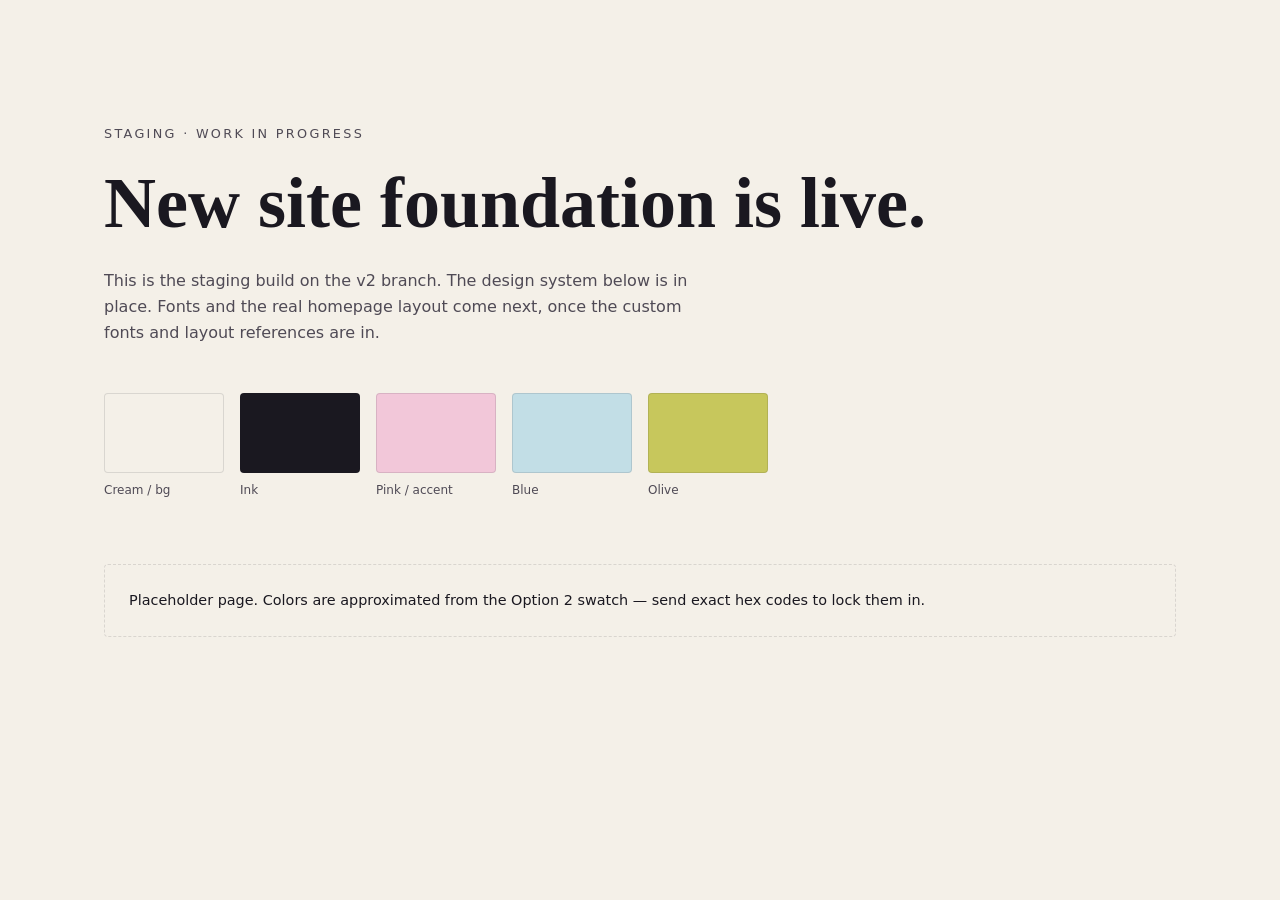
==== index.html @ 29ab0fcc "v2 staging: design-token foundation + homepage shell Start the new standalone site on the isolated v" ====
<!DOCTYPE html>
<html lang="en">
<head>
  <meta charset="UTF-8">
  <meta name="viewport" content="width=device-width, initial-scale=1.0">
  <title>Priscilla Zaehringer — new site (staging)</title>
  <meta name="robots" content="noindex">
  <link rel="stylesheet" href="/assets/css/tokens.css">
  <style>
    * { margin: 0; padding: 0; box-sizing: border-box; }
    body { background: var(--bg); color: var(--text); font-family: var(--font-body); line-height: var(--lh-body); }
    .wrap { max-width: var(--container); margin: 0 auto; padding: var(--section-y) var(--s-3); }
    .tag { font-size: 0.8rem; letter-spacing: 0.18em; text-transform: uppercase; color: var(--text-muted); }
    h1 { font-family: var(--font-display); font-size: var(--h1); line-height: var(--lh-tight); margin: var(--s-2) 0 var(--s-3); }
    p { font-size: var(--body); color: var(--text-muted); max-width: 60ch; }
    .swatches { display: flex; flex-wrap: wrap; gap: var(--s-2); margin-top: var(--s-5); }
    .sw { width: 120px; }
    .sw__chip { height: 80px; border-radius: var(--radius); border: 1px solid var(--line); }
    .sw__name { font-size: 0.75rem; margin-top: var(--s-1); color: var(--text-muted); }
    .note { margin-top: var(--s-6); padding: var(--s-3); border: 1px dashed var(--line); border-radius: var(--radius); font-size: 0.9rem; }
  </style>
</head>
<body>
  <main class="wrap">
    <span class="tag">Staging · work in progress</span>
    <h1>New site foundation is live.</h1>
    <p>This is the staging build on the v2 branch. The design system below is in place. Fonts and the real homepage layout come next, once the custom fonts and layout references are in.</p>

    <div class="swatches">
      <div class="sw"><div class="sw__chip" style="background:var(--c-cream)"></div><div class="sw__name">Cream / bg</div></div>
      <div class="sw"><div class="sw__chip" style="background:var(--c-ink)"></div><div class="sw__name">Ink</div></div>
      <div class="sw"><div class="sw__chip" style="background:var(--c-pink)"></div><div class="sw__name">Pink / accent</div></div>
      <div class="sw"><div class="sw__chip" style="background:var(--c-blue)"></div><div class="sw__name">Blue</div></div>
      <div class="sw"><div class="sw__chip" style="background:var(--c-olive)"></div><div class="sw__name">Olive</div></div>
    </div>

    <div class="note">Placeholder page. Colors are approximated from the Option 2 swatch — send exact hex codes to lock them in.</div>
  </main>
</body>
</html>
---- assets/css/tokens.css ----
/* ==================================================================
   DESIGN TOKENS — new site (v2)
   The single source of truth for color, type, spacing, and shape.
   Change the brand here and it propagates everywhere.

   NOTE: hex values for Palette Option 2 are approximated from the
   swatch image — replace with exact codes when you have them.
   ================================================================== */

:root {
  /* ---- Color: Palette Option 2 ---------------------------------- */
  /* neutrals (base + anchors) */
  --c-cream:      #F4F0E8;  /* warm off-white — page background */
  --c-cream-soft: #FAF8F3;  /* lighter neutral — alt sections */
  --c-ink:        #1A1820;  /* near-black — text, dark sections, primary buttons */
  --c-ink-soft:   #4F4A55;  /* muted body text */

  /* accents (pastels — used sparingly) */
  --c-pink:       #F2C7D9;  /* signature accent / soft section bg / highlight */
  --c-blue:       #C2DEE6;  /* secondary accent */
  --c-olive:      #C7C75C;  /* tertiary accent — use the least */

  /* ---- Semantic roles (reference these in components) ----------- */
  --bg:            var(--c-cream);
  --bg-alt:        var(--c-cream-soft);
  --bg-feature:    var(--c-ink);     /* dark feature sections */
  --text:          var(--c-ink);
  --text-muted:    var(--c-ink-soft);
  --text-on-dark:  var(--c-cream);
  --action:        var(--c-ink);     /* ONE primary action color (editorial) */
  --action-text:   var(--c-cream);
  --accent:        var(--c-pink);    /* the signature highlight */
  --line:          rgba(26,24,32,0.12);

  /* ---- Type ----------------------------------------------------- */
  /* Custom fonts get wired in here once provided + self-hosted. */
  --font-display: 'Times New Roman', serif;   /* PLACEHOLDER — replace */
  --font-body:    system-ui, sans-serif;      /* PLACEHOLDER — replace */
  --font-script:  cursive;                    /* PLACEHOLDER — replace */

  --h1: clamp(2.6rem, 6vw, 4.5rem);
  --h2: clamp(2rem, 4vw, 3rem);
  --h3: clamp(1.4rem, 2.5vw, 1.75rem);
  --body: clamp(1rem, 1.2vw, 1.125rem);
  --lh-tight: 1.15;
  --lh-body: 1.6;

  /* ---- Spacing (8px baseline grid) ------------------------------ */
  --s-1: 8px;   --s-2: 16px;  --s-3: 24px;  --s-4: 32px;
  --s-5: 48px;  --s-6: 64px;  --s-7: 96px;  --s-8: 120px;
  --section-y: clamp(var(--s-6), 10vw, var(--s-8));
  --container: 1120px;

  /* ---- Shape & depth (pick one, use everywhere) ----------------- */
  --radius: 4px;                 /* editorial = small/sharp */
  --shadow: 0 18px 50px rgba(26,24,32,0.12);
}
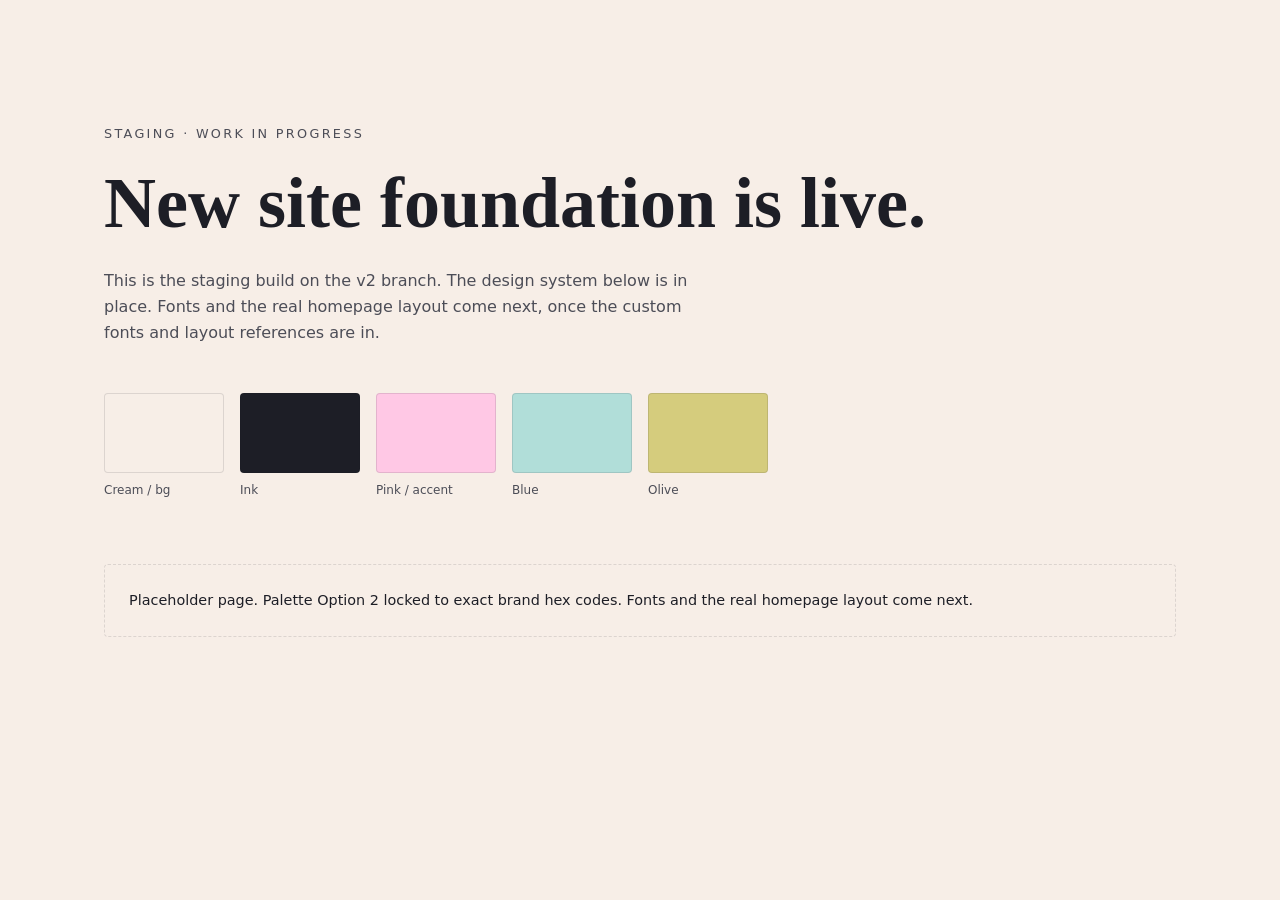
==== commit 97c03931: "v2 staging: lock Palette Option 2 to exact brand hex codes Replace approximated colors with the real" ====
--- a/index.html
+++ b/index.html
@@ -34,7 +34,7 @@
       <div class="sw"><div class="sw__chip" style="background:var(--c-olive)"></div><div class="sw__name">Olive</div></div>
     </div>
 
-    <div class="note">Placeholder page. Colors are approximated from the Option 2 swatch — send exact hex codes to lock them in.</div>
+    <div class="note">Placeholder page. Palette Option 2 locked to exact brand hex codes. Fonts and the real homepage layout come next.</div>
   </main>
 </body>
 </html>
--- a/assets/css/tokens.css
+++ b/assets/css/tokens.css
@@ -3,22 +3,21 @@
    The single source of truth for color, type, spacing, and shape.
    Change the brand here and it propagates everywhere.
 
-   NOTE: hex values for Palette Option 2 are approximated from the
-   swatch image — replace with exact codes when you have them.
+   Palette Option 2 — exact brand hex codes.
    ================================================================== */
 
 :root {
   /* ---- Color: Palette Option 2 ---------------------------------- */
   /* neutrals (base + anchors) */
-  --c-cream:      #F4F0E8;  /* warm off-white — page background */
-  --c-cream-soft: #FAF8F3;  /* lighter neutral — alt sections */
-  --c-ink:        #1A1820;  /* near-black — text, dark sections, primary buttons */
-  --c-ink-soft:   #4F4A55;  /* muted body text */
+  --c-cream:      #F7EEE7;  /* warm off-white — page background */
+  --c-cream-soft: #FBF6F1;  /* lighter neutral — alt sections */
+  --c-ink:        #1D1E26;  /* near-black — text, dark sections, primary buttons */
+  --c-ink-soft:   #4C4D57;  /* muted body text */
 
   /* accents (pastels — used sparingly) */
-  --c-pink:       #F2C7D9;  /* signature accent / soft section bg / highlight */
-  --c-blue:       #C2DEE6;  /* secondary accent */
-  --c-olive:      #C7C75C;  /* tertiary accent — use the least */
+  --c-pink:       #FFC8E5;  /* signature accent / soft section bg / highlight */
+  --c-blue:       #B1DED9;  /* secondary accent (mint) */
+  --c-olive:      #D5CC7D;  /* tertiary accent — use the least */
 
   /* ---- Semantic roles (reference these in components) ----------- */
   --bg:            var(--c-cream);
@@ -30,7 +29,7 @@
   --action:        var(--c-ink);     /* ONE primary action color (editorial) */
   --action-text:   var(--c-cream);
   --accent:        var(--c-pink);    /* the signature highlight */
-  --line:          rgba(26,24,32,0.12);
+  --line:          rgba(29,30,38,0.12);
 
   /* ---- Type ----------------------------------------------------- */
   /* Custom fonts get wired in here once provided + self-hosted. */
@@ -53,5 +52,5 @@
 
   /* ---- Shape & depth (pick one, use everywhere) ----------------- */
   --radius: 4px;                 /* editorial = small/sharp */
-  --shadow: 0 18px 50px rgba(26,24,32,0.12);
+  --shadow: 0 18px 50px rgba(29,30,38,0.12);
 }
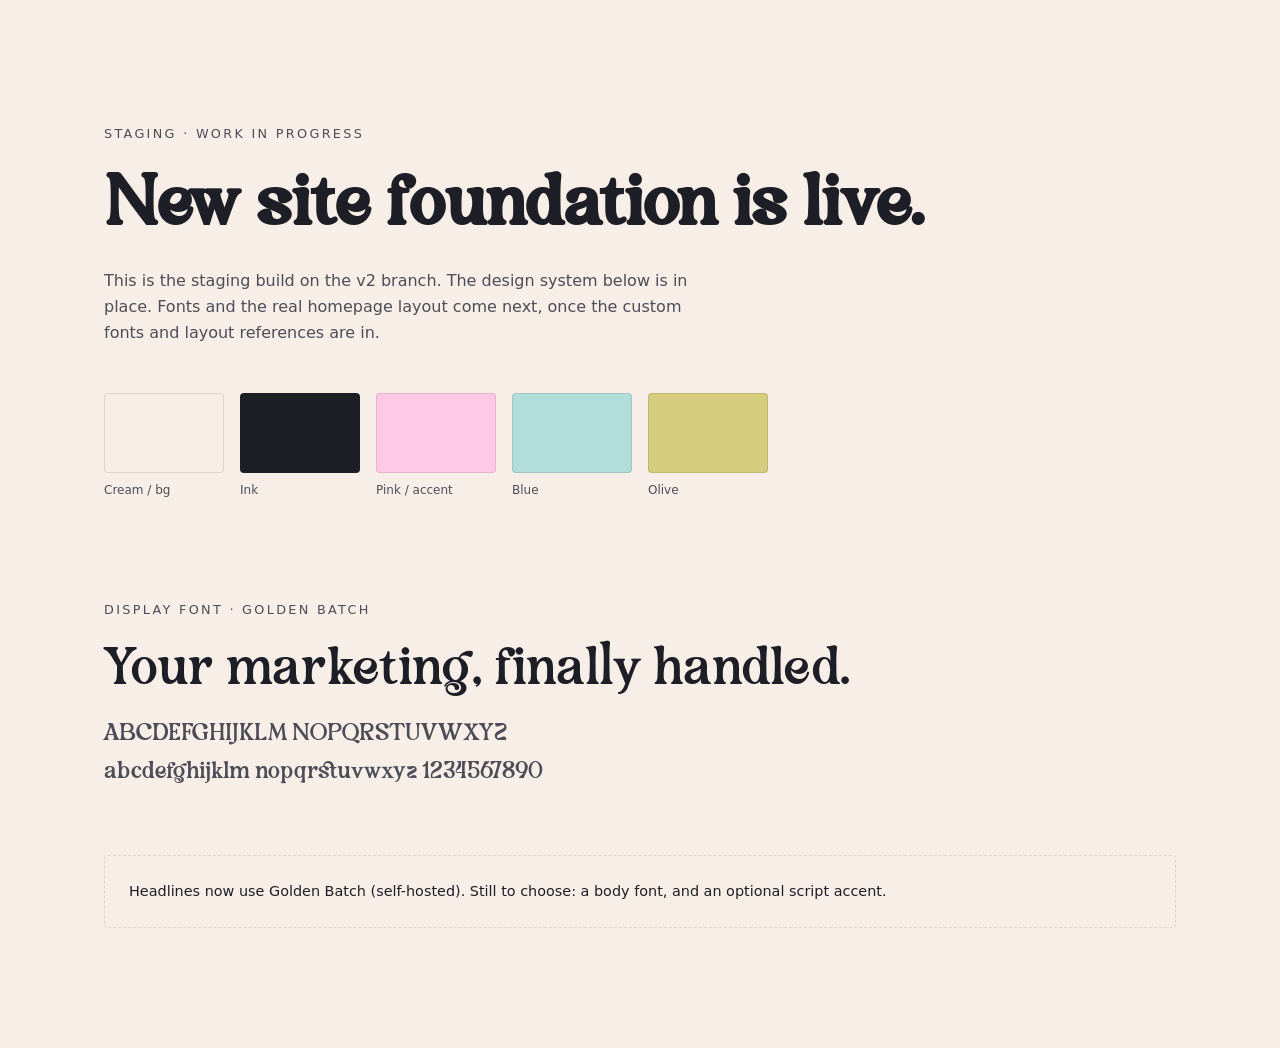
==== commit 443543f6: "v2 staging: add self-hosted Golden Batch serif as display font Convert the uploaded Golden Batch TTF" ====
--- a/index.html
+++ b/index.html
@@ -34,7 +34,17 @@
       <div class="sw"><div class="sw__chip" style="background:var(--c-olive)"></div><div class="sw__name">Olive</div></div>
     </div>
 
-    <div class="note">Placeholder page. Palette Option 2 locked to exact brand hex codes. Fonts and the real homepage layout come next.</div>
+    <section style="margin-top:var(--s-7)">
+      <span class="tag">Display font · Golden Batch</span>
+      <p style="font-family:var(--font-display); font-size:clamp(2rem,5vw,3.4rem); line-height:1.1; color:var(--text); max-width:none; margin-top:var(--s-2)">
+        Your marketing, finally handled.
+      </p>
+      <p style="font-family:var(--font-display); font-size:1.5rem; color:var(--text-muted); margin-top:var(--s-2)">
+        ABCDEFGHIJKLM NOPQRSTUVWXYZ<br>abcdefghijklm nopqrstuvwxyz 1234567890
+      </p>
+    </section>
+
+    <div class="note">Headlines now use Golden Batch (self-hosted). Still to choose: a body font, and an optional script accent.</div>
   </main>
 </body>
 </html>
--- a/assets/css/tokens.css
+++ b/assets/css/tokens.css
@@ -5,6 +5,16 @@
 
    Palette Option 2 — exact brand hex codes.
    ================================================================== */
+
+/* ---- Self-hosted fonts ------------------------------------------ */
+@font-face {
+  font-family: 'Golden Batch';
+  src: url('/assets/fonts/golden-batch.woff2') format('woff2'),
+       url('/assets/fonts/golden-batch.woff') format('woff');
+  font-weight: 400;
+  font-style: normal;
+  font-display: swap;
+}
 
 :root {
   /* ---- Color: Palette Option 2 ---------------------------------- */
@@ -33,9 +43,9 @@
 
   /* ---- Type ----------------------------------------------------- */
   /* Custom fonts get wired in here once provided + self-hosted. */
-  --font-display: 'Times New Roman', serif;   /* PLACEHOLDER — replace */
-  --font-body:    system-ui, sans-serif;      /* PLACEHOLDER — replace */
-  --font-script:  cursive;                    /* PLACEHOLDER — replace */
+  --font-display: 'Golden Batch', Georgia, serif;  /* elegant serif — headlines */
+  --font-body:    system-ui, sans-serif;           /* PLACEHOLDER — needs a body font */
+  --font-script:  cursive;                          /* PLACEHOLDER — optional accent */
 
   --h1: clamp(2.6rem, 6vw, 4.5rem);
   --h2: clamp(2rem, 4vw, 3rem);
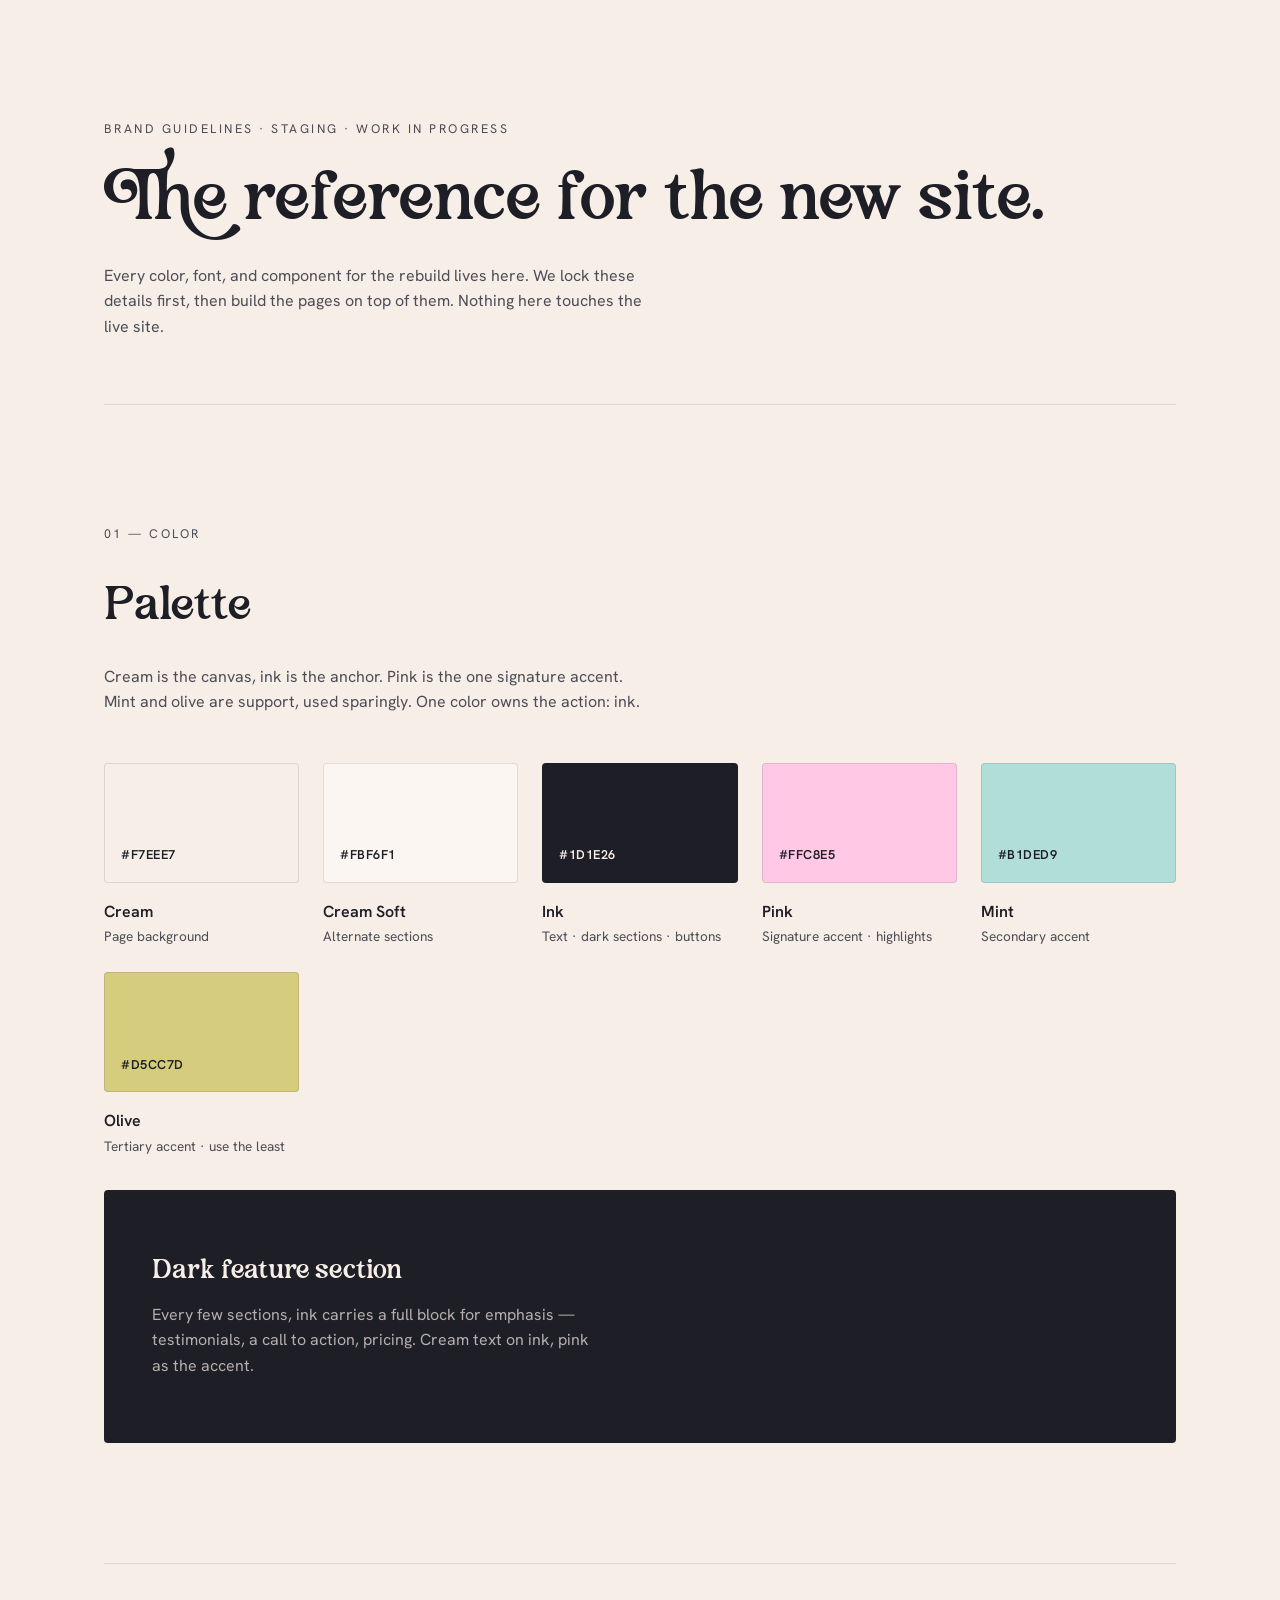
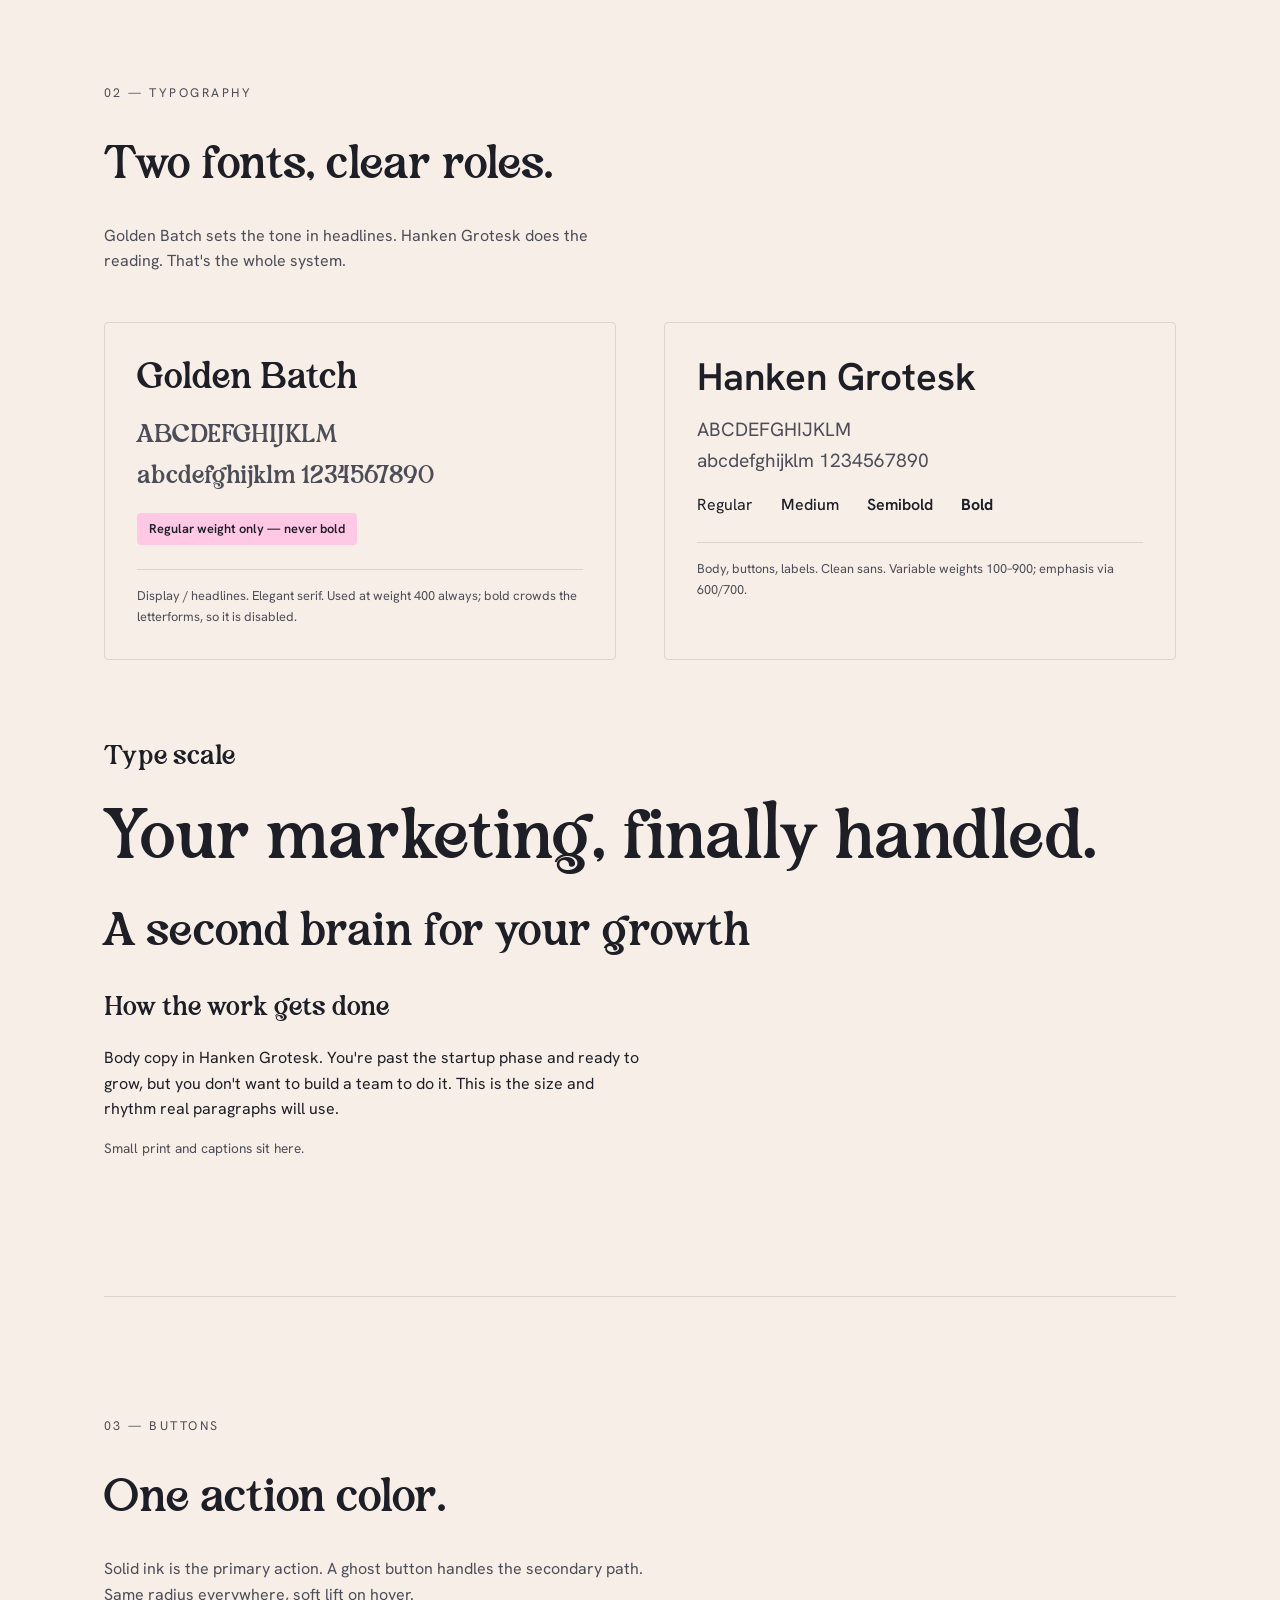
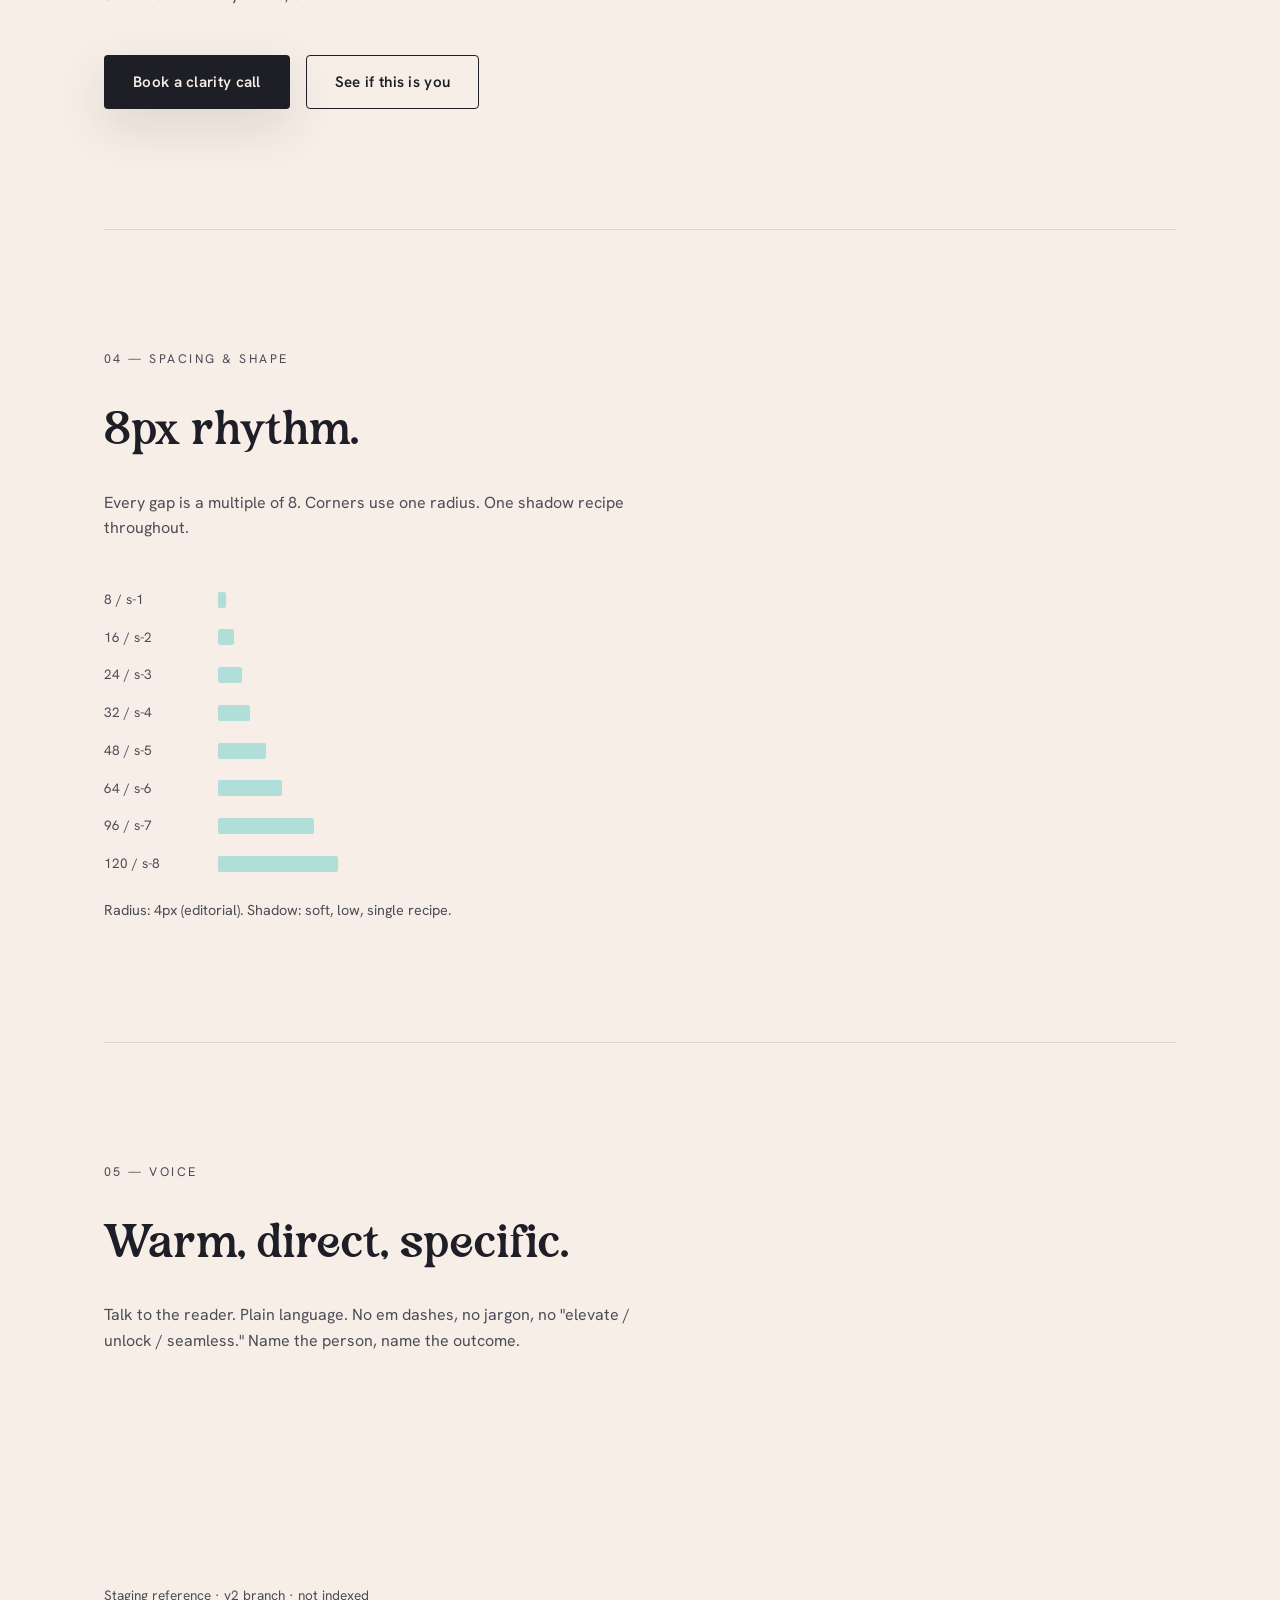
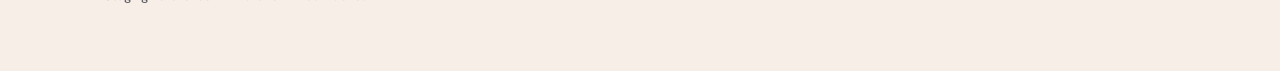
==== commit 2d1f40e2: "v2 staging: self-host Hanken Grotesk + build brand guidelines page Add Hanken Grotesk (variable woff" ====
--- a/index.html
+++ b/index.html
@@ -3,48 +3,189 @@
 <head>
   <meta charset="UTF-8">
   <meta name="viewport" content="width=device-width, initial-scale=1.0">
-  <title>Priscilla Zaehringer — new site (staging)</title>
+  <title>Brand Guidelines — Priscilla Zaehringer (staging)</title>
   <meta name="robots" content="noindex">
   <link rel="stylesheet" href="/assets/css/tokens.css">
   <style>
-    * { margin: 0; padding: 0; box-sizing: border-box; }
-    body { background: var(--bg); color: var(--text); font-family: var(--font-body); line-height: var(--lh-body); }
-    .wrap { max-width: var(--container); margin: 0 auto; padding: var(--section-y) var(--s-3); }
-    .tag { font-size: 0.8rem; letter-spacing: 0.18em; text-transform: uppercase; color: var(--text-muted); }
-    h1 { font-family: var(--font-display); font-size: var(--h1); line-height: var(--lh-tight); margin: var(--s-2) 0 var(--s-3); }
-    p { font-size: var(--body); color: var(--text-muted); max-width: 60ch; }
-    .swatches { display: flex; flex-wrap: wrap; gap: var(--s-2); margin-top: var(--s-5); }
-    .sw { width: 120px; }
-    .sw__chip { height: 80px; border-radius: var(--radius); border: 1px solid var(--line); }
-    .sw__name { font-size: 0.75rem; margin-top: var(--s-1); color: var(--text-muted); }
-    .note { margin-top: var(--s-6); padding: var(--s-3); border: 1px dashed var(--line); border-radius: var(--radius); font-size: 0.9rem; }
+    *, *::before, *::after { margin: 0; padding: 0; box-sizing: border-box; }
+    /* Golden Batch is regular-only: never let the browser fake a bold/italic */
+    html { font-synthesis: none; }
+    body { background: var(--bg); color: var(--text); font-family: var(--font-body); line-height: var(--lh-body); -webkit-font-smoothing: antialiased; }
+
+    .wrap { max-width: var(--container); margin: 0 auto; padding: 0 var(--s-3); }
+    h1, h2, h3 { font-family: var(--font-display); font-weight: 400; line-height: var(--lh-tight); }
+
+    /* page header */
+    .masthead { padding: var(--s-8) 0 var(--s-6); border-bottom: 1px solid var(--line); }
+    .masthead .eyebrow { font-size: 0.78rem; letter-spacing: 0.2em; text-transform: uppercase; color: var(--text-muted); }
+    .masthead h1 { font-size: var(--h1); margin: var(--s-2) 0 var(--s-3); }
+    .masthead p { font-size: var(--body); color: var(--text-muted); max-width: 60ch; }
+
+    /* section scaffolding */
+    section { padding: var(--section-y) 0; border-bottom: 1px solid var(--line); }
+    .sec-label { font-size: 0.78rem; letter-spacing: 0.2em; text-transform: uppercase; color: var(--text-muted); margin-bottom: var(--s-4); }
+    h2 { font-size: var(--h2); margin-bottom: var(--s-4); }
+    h3 { font-size: var(--h3); margin-bottom: var(--s-2); }
+    .lead { font-size: var(--body); color: var(--text-muted); max-width: 60ch; margin-bottom: var(--s-5); }
+
+    /* color swatches */
+    .swatches { display: grid; grid-template-columns: repeat(auto-fill, minmax(180px, 1fr)); gap: var(--s-3); }
+    .sw__chip { height: 120px; border-radius: var(--radius); border: 1px solid var(--line); display: flex; align-items: flex-end; padding: var(--s-2); }
+    .sw__hex { font-size: 0.8rem; font-weight: 600; letter-spacing: 0.04em; }
+    .sw__name { font-weight: 600; margin-top: var(--s-2); }
+    .sw__use { font-size: 0.85rem; color: var(--text-muted); margin-top: 2px; }
+
+    /* type specimens */
+    .specimen { border: 1px solid var(--line); border-radius: var(--radius); padding: var(--s-4); margin-bottom: var(--s-4); }
+    .specimen__meta { font-size: 0.8rem; color: var(--text-muted); margin-top: var(--s-3); padding-top: var(--s-2); border-top: 1px solid var(--line); }
+    .scale > * { margin-bottom: var(--s-2); }
+    .alphabet { font-family: var(--font-display); font-size: 1.6rem; color: var(--text-muted); }
+    .rule-note { display: inline-block; background: var(--c-pink); color: var(--ink); font-family: var(--font-body); font-weight: 600; font-size: 0.8rem; padding: 6px 12px; border-radius: var(--radius); margin-top: var(--s-2); }
+    .weights span { margin-right: var(--s-3); }
+
+    /* buttons */
+    .btn { display: inline-flex; align-items: center; gap: 8px; font-family: var(--font-body); font-weight: 600; font-size: 0.95rem; letter-spacing: 0.02em; padding: 14px 28px; border-radius: var(--radius); border: 1.5px solid transparent; cursor: pointer; text-decoration: none; transition: transform 0.2s ease, background 0.2s ease; }
+    .btn--primary { background: var(--action); color: var(--action-text); box-shadow: var(--shadow); }
+    .btn--primary:hover { transform: translateY(-2px); }
+    .btn--ghost { background: transparent; border-color: var(--ink); color: var(--ink); }
+    .btn--ghost:hover { background: var(--ink); color: var(--action-text); }
+    .btn-row { display: flex; gap: var(--s-2); flex-wrap: wrap; align-items: center; }
+
+    /* spacing scale */
+    .space-row { display: flex; align-items: center; gap: var(--s-3); margin-bottom: var(--s-2); }
+    .space-bar { height: 16px; background: var(--c-mint, var(--c-blue)); border-radius: 2px; }
+    .space-label { font-size: 0.85rem; color: var(--text-muted); width: 90px; }
+
+    /* dark feature demo */
+    .feature { background: var(--bg-feature); color: var(--text-on-dark); border-radius: var(--radius); padding: var(--s-6) var(--s-5); margin-top: var(--s-4); }
+    .feature h3 { color: var(--text-on-dark); }
+    .feature p { color: rgba(247,238,231,0.7); max-width: 50ch; margin-top: var(--s-2); }
+
+    .grid-2 { display: grid; grid-template-columns: 1fr 1fr; gap: var(--s-5); }
+    @media (max-width: 720px){ .grid-2 { grid-template-columns: 1fr; } }
+
+    footer { padding: var(--s-6) 0; color: var(--text-muted); font-size: 0.85rem; }
   </style>
 </head>
 <body>
-  <main class="wrap">
-    <span class="tag">Staging · work in progress</span>
-    <h1>New site foundation is live.</h1>
-    <p>This is the staging build on the v2 branch. The design system below is in place. Fonts and the real homepage layout come next, once the custom fonts and layout references are in.</p>
+  <div class="wrap">
 
-    <div class="swatches">
-      <div class="sw"><div class="sw__chip" style="background:var(--c-cream)"></div><div class="sw__name">Cream / bg</div></div>
-      <div class="sw"><div class="sw__chip" style="background:var(--c-ink)"></div><div class="sw__name">Ink</div></div>
-      <div class="sw"><div class="sw__chip" style="background:var(--c-pink)"></div><div class="sw__name">Pink / accent</div></div>
-      <div class="sw"><div class="sw__chip" style="background:var(--c-blue)"></div><div class="sw__name">Blue</div></div>
-      <div class="sw"><div class="sw__chip" style="background:var(--c-olive)"></div><div class="sw__name">Olive</div></div>
-    </div>
+    <header class="masthead">
+      <div class="eyebrow">Brand Guidelines · Staging · Work in progress</div>
+      <h1>The reference for the new site.</h1>
+      <p>Every color, font, and component for the rebuild lives here. We lock these details first, then build the pages on top of them. Nothing here touches the live site.</p>
+    </header>
 
-    <section style="margin-top:var(--s-7)">
-      <span class="tag">Display font · Golden Batch</span>
-      <p style="font-family:var(--font-display); font-size:clamp(2rem,5vw,3.4rem); line-height:1.1; color:var(--text); max-width:none; margin-top:var(--s-2)">
-        Your marketing, finally handled.
-      </p>
-      <p style="font-family:var(--font-display); font-size:1.5rem; color:var(--text-muted); margin-top:var(--s-2)">
-        ABCDEFGHIJKLM NOPQRSTUVWXYZ<br>abcdefghijklm nopqrstuvwxyz 1234567890
-      </p>
+    <!-- COLORS -->
+    <section>
+      <div class="sec-label">01 — Color</div>
+      <h2>Palette</h2>
+      <p class="lead">Cream is the canvas, ink is the anchor. Pink is the one signature accent. Mint and olive are support, used sparingly. One color owns the action: ink.</p>
+      <div class="swatches">
+        <div class="sw">
+          <div class="sw__chip" style="background:var(--c-cream)"><span class="sw__hex">#F7EEE7</span></div>
+          <div class="sw__name">Cream</div><div class="sw__use">Page background</div>
+        </div>
+        <div class="sw">
+          <div class="sw__chip" style="background:var(--c-cream-soft)"><span class="sw__hex">#FBF6F1</span></div>
+          <div class="sw__name">Cream Soft</div><div class="sw__use">Alternate sections</div>
+        </div>
+        <div class="sw">
+          <div class="sw__chip" style="background:var(--c-ink); color:var(--c-cream)"><span class="sw__hex">#1D1E26</span></div>
+          <div class="sw__name">Ink</div><div class="sw__use">Text · dark sections · buttons</div>
+        </div>
+        <div class="sw">
+          <div class="sw__chip" style="background:var(--c-pink)"><span class="sw__hex">#FFC8E5</span></div>
+          <div class="sw__name">Pink</div><div class="sw__use">Signature accent · highlights</div>
+        </div>
+        <div class="sw">
+          <div class="sw__chip" style="background:var(--c-blue)"><span class="sw__hex">#B1DED9</span></div>
+          <div class="sw__name">Mint</div><div class="sw__use">Secondary accent</div>
+        </div>
+        <div class="sw">
+          <div class="sw__chip" style="background:var(--c-olive)"><span class="sw__hex">#D5CC7D</span></div>
+          <div class="sw__name">Olive</div><div class="sw__use">Tertiary accent · use the least</div>
+        </div>
+      </div>
+
+      <div class="feature">
+        <h3>Dark feature section</h3>
+        <p>Every few sections, ink carries a full block for emphasis — testimonials, a call to action, pricing. Cream text on ink, pink as the accent.</p>
+      </div>
     </section>
 
-    <div class="note">Headlines now use Golden Batch (self-hosted). Still to choose: a body font, and an optional script accent.</div>
-  </main>
+    <!-- TYPOGRAPHY -->
+    <section>
+      <div class="sec-label">02 — Typography</div>
+      <h2>Two fonts, clear roles.</h2>
+      <p class="lead">Golden Batch sets the tone in headlines. Hanken Grotesk does the reading. That's the whole system.</p>
+
+      <div class="grid-2">
+        <div class="specimen">
+          <h3 style="font-size:2.4rem">Golden Batch</h3>
+          <div class="alphabet">ABCDEFGHIJKLM<br>abcdefghijklm 1234567890</div>
+          <span class="rule-note">Regular weight only — never bold</span>
+          <div class="specimen__meta">Display / headlines. Elegant serif. Used at weight 400 always; bold crowds the letterforms, so it is disabled.</div>
+        </div>
+        <div class="specimen">
+          <h3 style="font-family:var(--font-body); font-weight:600; font-size:2.4rem">Hanken Grotesk</h3>
+          <div style="font-family:var(--font-body); font-size:1.2rem; color:var(--text-muted)">ABCDEFGHIJKLM<br>abcdefghijklm 1234567890</div>
+          <div class="weights" style="margin-top:var(--s-2)">
+            <span style="font-weight:400">Regular</span>
+            <span style="font-weight:500">Medium</span>
+            <span style="font-weight:600">Semibold</span>
+            <span style="font-weight:700">Bold</span>
+          </div>
+          <div class="specimen__meta">Body, buttons, labels. Clean sans. Variable weights 100–900; emphasis via 600/700.</div>
+        </div>
+      </div>
+
+      <h3 style="margin-top:var(--s-5)">Type scale</h3>
+      <div class="scale" style="margin-top:var(--s-3)">
+        <div style="font-family:var(--font-display); font-size:var(--h1); line-height:1.1">Your marketing, finally handled.</div>
+        <div style="font-family:var(--font-display); font-size:var(--h2)">A second brain for your growth</div>
+        <div style="font-family:var(--font-display); font-size:var(--h3)">How the work gets done</div>
+        <p style="font-size:var(--body); color:var(--text); max-width:60ch; margin-top:var(--s-2)">Body copy in Hanken Grotesk. You're past the startup phase and ready to grow, but you don't want to build a team to do it. This is the size and rhythm real paragraphs will use.</p>
+        <p style="font-size:0.85rem; color:var(--text-muted)">Small print and captions sit here.</p>
+      </div>
+    </section>
+
+    <!-- BUTTONS -->
+    <section>
+      <div class="sec-label">03 — Buttons</div>
+      <h2>One action color.</h2>
+      <p class="lead">Solid ink is the primary action. A ghost button handles the secondary path. Same radius everywhere, soft lift on hover.</p>
+      <div class="btn-row">
+        <a href="#" class="btn btn--primary">Book a clarity call</a>
+        <a href="#" class="btn btn--ghost">See if this is you</a>
+      </div>
+    </section>
+
+    <!-- SPACING + SHAPE -->
+    <section>
+      <div class="sec-label">04 — Spacing &amp; shape</div>
+      <h2>8px rhythm.</h2>
+      <p class="lead">Every gap is a multiple of 8. Corners use one radius. One shadow recipe throughout.</p>
+      <div class="space-row"><span class="space-label">8 / s-1</span><div class="space-bar" style="width:8px"></div></div>
+      <div class="space-row"><span class="space-label">16 / s-2</span><div class="space-bar" style="width:16px"></div></div>
+      <div class="space-row"><span class="space-label">24 / s-3</span><div class="space-bar" style="width:24px"></div></div>
+      <div class="space-row"><span class="space-label">32 / s-4</span><div class="space-bar" style="width:32px"></div></div>
+      <div class="space-row"><span class="space-label">48 / s-5</span><div class="space-bar" style="width:48px"></div></div>
+      <div class="space-row"><span class="space-label">64 / s-6</span><div class="space-bar" style="width:64px"></div></div>
+      <div class="space-row"><span class="space-label">96 / s-7</span><div class="space-bar" style="width:96px"></div></div>
+      <div class="space-row"><span class="space-label">120 / s-8</span><div class="space-bar" style="width:120px"></div></div>
+      <p style="margin-top:var(--s-3); font-size:0.9rem; color:var(--text-muted)">Radius: 4px (editorial). Shadow: soft, low, single recipe.</p>
+    </section>
+
+    <!-- VOICE -->
+    <section style="border-bottom:none">
+      <div class="sec-label">05 — Voice</div>
+      <h2>Warm, direct, specific.</h2>
+      <p class="lead">Talk to the reader. Plain language. No em dashes, no jargon, no "elevate / unlock / seamless." Name the person, name the outcome.</p>
+    </section>
+
+    <footer>Staging reference · v2 branch · not indexed</footer>
+
+  </div>
 </body>
 </html>
--- a/assets/css/tokens.css
+++ b/assets/css/tokens.css
@@ -7,11 +7,23 @@
    ================================================================== */
 
 /* ---- Self-hosted fonts ------------------------------------------ */
+/* Golden Batch — elegant serif for headlines. REGULAR (400) ONLY.
+   Never bold: it crowds. font-synthesis is disabled below to stop
+   browsers faking a bold weight. */
 @font-face {
   font-family: 'Golden Batch';
   src: url('/assets/fonts/golden-batch.woff2') format('woff2'),
        url('/assets/fonts/golden-batch.woff') format('woff');
   font-weight: 400;
+  font-style: normal;
+  font-display: swap;
+}
+
+/* Hanken Grotesk — body. Variable font, weights 100–900. */
+@font-face {
+  font-family: 'Hanken Grotesk';
+  src: url('/assets/fonts/hanken-grotesk-var.woff2') format('woff2');
+  font-weight: 100 900;
   font-style: normal;
   font-display: swap;
 }
@@ -43,9 +55,9 @@
 
   /* ---- Type ----------------------------------------------------- */
   /* Custom fonts get wired in here once provided + self-hosted. */
-  --font-display: 'Golden Batch', Georgia, serif;  /* elegant serif — headlines */
-  --font-body:    system-ui, sans-serif;           /* PLACEHOLDER — needs a body font */
-  --font-script:  cursive;                          /* PLACEHOLDER — optional accent */
+  --font-display: 'Golden Batch', Georgia, serif;          /* elegant serif — headlines, weight 400 only */
+  --font-body:    'Hanken Grotesk', system-ui, sans-serif; /* clean sans — body, buttons, labels */
+  --font-script:  cursive;                                  /* PLACEHOLDER — optional accent, not chosen */
 
   --h1: clamp(2.6rem, 6vw, 4.5rem);
   --h2: clamp(2rem, 4vw, 3rem);
